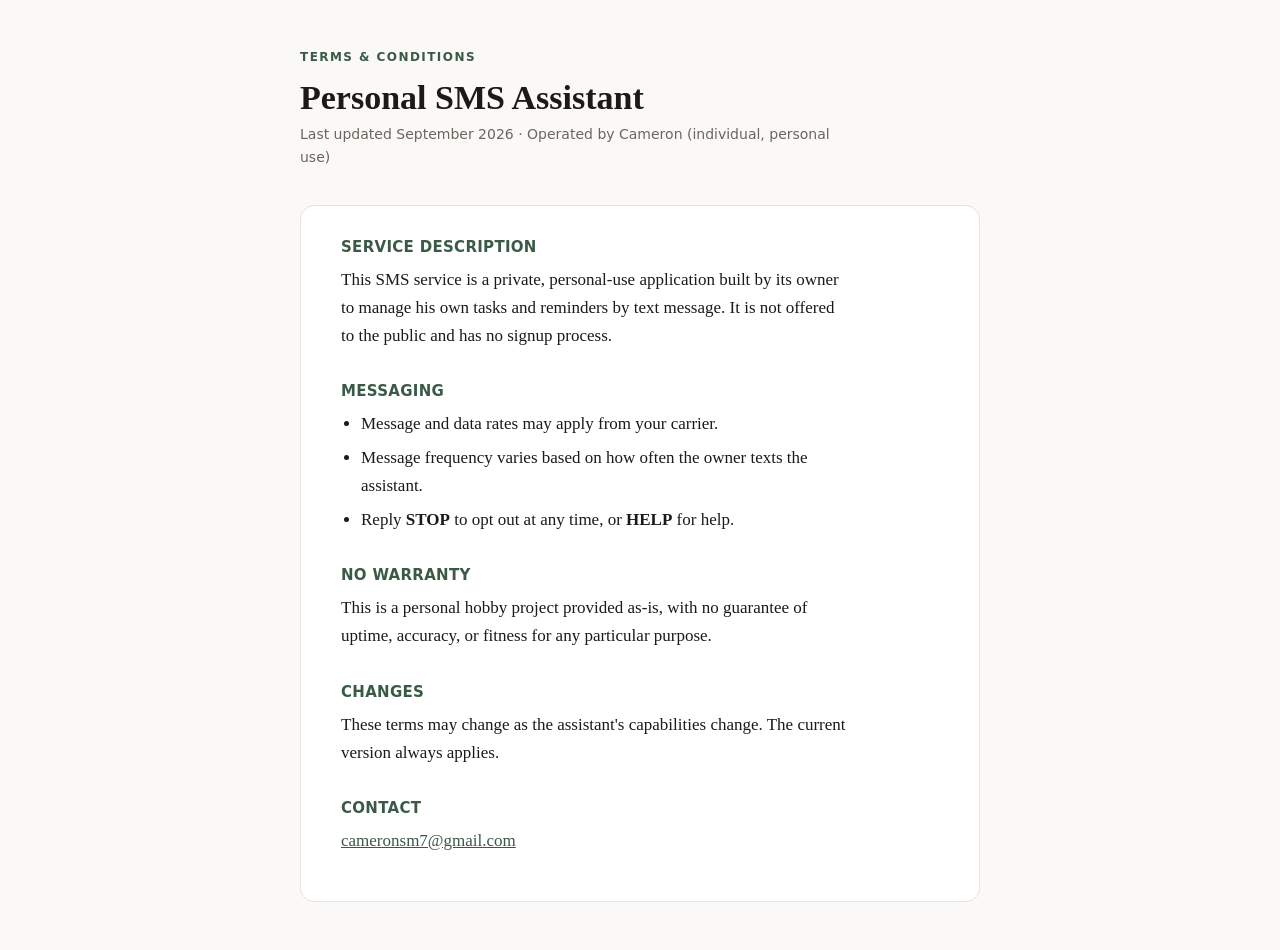
==== terms.html @ 1a49fa7b "Create terms.html" ====
<!DOCTYPE html>
<html lang="en">
<head>
<meta charset="UTF-8">
<meta name="viewport" content="width=device-width, initial-scale=1.0">
<title>Terms &amp; Conditions — Personal SMS Assistant</title>
<style>
:root{
  --bg:#faf9f7; --surface:#ffffff; --text:#1c1a17; --muted:#6b655c;
  --border:#e7e2da; --accent:#3a5a45; --accent-soft:#e8efe9;
}
@media (prefers-color-scheme: dark){
  :root{
    --bg:#17161a; --surface:#1f1e23; --text:#eeece7; --muted:#a7a29a;
    --border:#33313a; --accent:#8fc9a3; --accent-soft:#22302a;
  }
}
*{box-sizing:border-box;}
body{
  margin:0; background:var(--bg); color:var(--text);
  font-family:Georgia, "Times New Roman", serif;
  padding:48px 20px;
}
.page{max-width:680px; margin:0 auto;}
.eyebrow{
  font-family:system-ui, sans-serif; font-size:12px; letter-spacing:.12em;
  text-transform:uppercase; color:var(--accent); font-weight:600; margin:0 0 10px;
}
h1{font-size:34px; line-height:1.15; margin:0 0 6px;}
.meta{font-family:system-ui, sans-serif; color:var(--muted); font-size:14px; margin:0 0 36px;}
.card{
  background:var(--surface); border:1px solid var(--border); border-radius:14px;
  padding:32px clamp(20px,4vw,40px);
}
h2{
  font-family:system-ui, sans-serif; font-size:15px; letter-spacing:.02em;
  text-transform:uppercase; color:var(--accent); margin:32px 0 10px; font-weight:600;
}
h2:first-of-type{margin-top:0;}
p{font-size:17px; line-height:1.65; max-width:60ch; margin:0 0 14px; color:var(--text);}
ul{font-size:17px; line-height:1.65; max-width:60ch; padding-left:20px; margin:0 0 14px;}
li{margin-bottom:6px;}
a{color:var(--accent);}
</style>
</head>
<body>
<div class="page">
  <p class="eyebrow">Terms &amp; Conditions</p>
  <h1>Personal SMS Assistant</h1>
  <p class="meta">Last updated September 2026 &middot; Operated by Cameron (individual, personal use)</p>
  <div class="card">
    <h2>Service description</h2>
    <p>This SMS service is a private, personal-use application built by its owner to manage his own tasks and reminders by text message. It is not offered to the public and has no signup process.</p>

    <h2>Messaging</h2>
    <ul>
      <li>Message and data rates may apply from your carrier.</li>
      <li>Message frequency varies based on how often the owner texts the assistant.</li>
      <li>Reply <strong>STOP</strong> to opt out at any time, or <strong>HELP</strong> for help.</li>
    </ul>

    <h2>No warranty</h2>
    <p>This is a personal hobby project provided as-is, with no guarantee of uptime, accuracy, or fitness for any particular purpose.</p>

    <h2>Changes</h2>
    <p>These terms may change as the assistant's capabilities change. The current version always applies.</p>

    <h2>Contact</h2>
    <p><a href="mailto:cameronsm7@gmail.com">cameronsm7@gmail.com</a></p>
  </div>
</div>
</body>
</html>
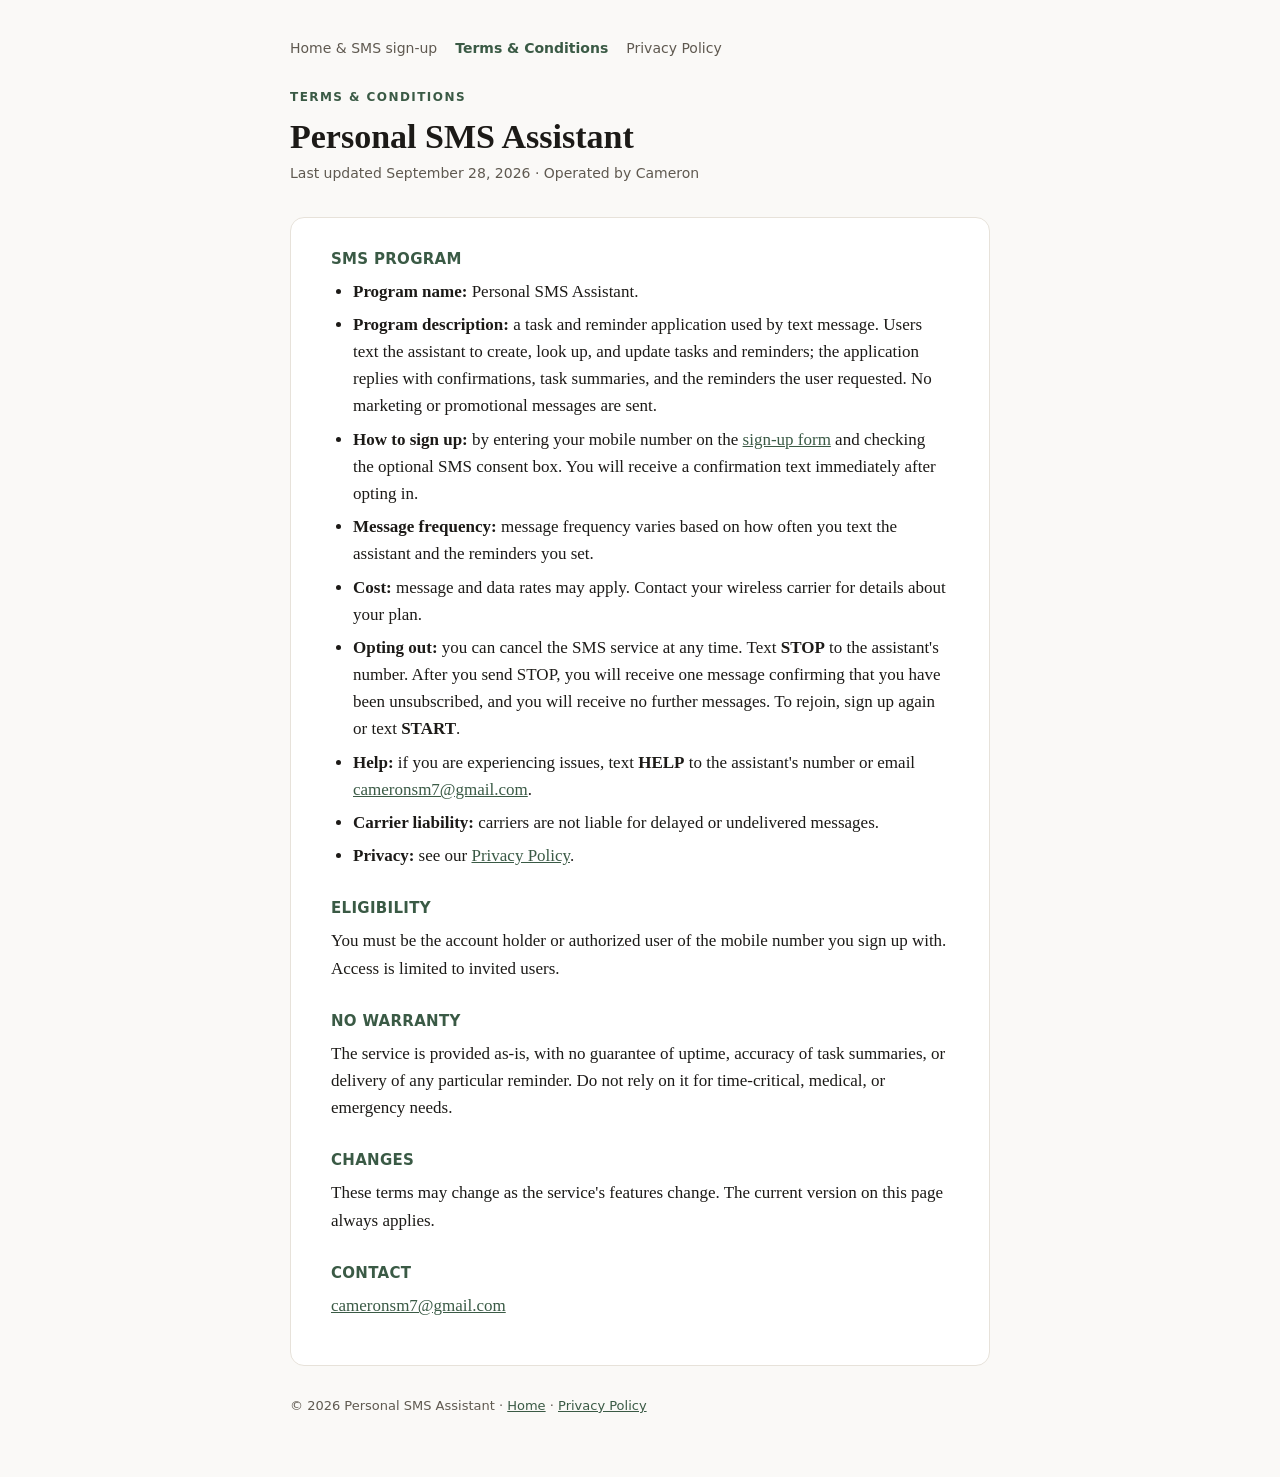
==== commit a312dee2: "Add public SMS opt-in form and A2P-compliant terms/privacy Rebuild the site for the Twilio A2P 10DLC" ====
--- a/terms.html
+++ b/terms.html
@@ -4,70 +4,48 @@
 <meta charset="UTF-8">
 <meta name="viewport" content="width=device-width, initial-scale=1.0">
 <title>Terms &amp; Conditions — Personal SMS Assistant</title>
-<style>
-:root{
-  --bg:#faf9f7; --surface:#ffffff; --text:#1c1a17; --muted:#6b655c;
-  --border:#e7e2da; --accent:#3a5a45; --accent-soft:#e8efe9;
-}
-@media (prefers-color-scheme: dark){
-  :root{
-    --bg:#17161a; --surface:#1f1e23; --text:#eeece7; --muted:#a7a29a;
-    --border:#33313a; --accent:#8fc9a3; --accent-soft:#22302a;
-  }
-}
-*{box-sizing:border-box;}
-body{
-  margin:0; background:var(--bg); color:var(--text);
-  font-family:Georgia, "Times New Roman", serif;
-  padding:48px 20px;
-}
-.page{max-width:680px; margin:0 auto;}
-.eyebrow{
-  font-family:system-ui, sans-serif; font-size:12px; letter-spacing:.12em;
-  text-transform:uppercase; color:var(--accent); font-weight:600; margin:0 0 10px;
-}
-h1{font-size:34px; line-height:1.15; margin:0 0 6px;}
-.meta{font-family:system-ui, sans-serif; color:var(--muted); font-size:14px; margin:0 0 36px;}
-.card{
-  background:var(--surface); border:1px solid var(--border); border-radius:14px;
-  padding:32px clamp(20px,4vw,40px);
-}
-h2{
-  font-family:system-ui, sans-serif; font-size:15px; letter-spacing:.02em;
-  text-transform:uppercase; color:var(--accent); margin:32px 0 10px; font-weight:600;
-}
-h2:first-of-type{margin-top:0;}
-p{font-size:17px; line-height:1.65; max-width:60ch; margin:0 0 14px; color:var(--text);}
-ul{font-size:17px; line-height:1.65; max-width:60ch; padding-left:20px; margin:0 0 14px;}
-li{margin-bottom:6px;}
-a{color:var(--accent);}
-</style>
+<link rel="stylesheet" href="style.css">
 </head>
 <body>
 <div class="page">
+  <nav>
+    <a href="./">Home &amp; SMS sign-up</a>
+    <a href="terms.html" aria-current="page">Terms &amp; Conditions</a>
+    <a href="privacy.html">Privacy Policy</a>
+  </nav>
+
   <p class="eyebrow">Terms &amp; Conditions</p>
   <h1>Personal SMS Assistant</h1>
-  <p class="meta">Last updated September 2026 &middot; Operated by Cameron (individual, personal use)</p>
+  <p class="meta">Last updated September 28, 2026 &middot; Operated by Cameron</p>
+
   <div class="card">
-    <h2>Service description</h2>
-    <p>This SMS service is a private, personal-use application built by its owner to manage his own tasks and reminders by text message. It is not offered to the public and has no signup process.</p>
-
-    <h2>Messaging</h2>
+    <h2>SMS program</h2>
     <ul>
-      <li>Message and data rates may apply from your carrier.</li>
-      <li>Message frequency varies based on how often the owner texts the assistant.</li>
-      <li>Reply <strong>STOP</strong> to opt out at any time, or <strong>HELP</strong> for help.</li>
+      <li><strong>Program name:</strong> Personal SMS Assistant.</li>
+      <li><strong>Program description:</strong> a task and reminder application used by text message. Users text the assistant to create, look up, and update tasks and reminders; the application replies with confirmations, task summaries, and the reminders the user requested. No marketing or promotional messages are sent.</li>
+      <li><strong>How to sign up:</strong> by entering your mobile number on the <a href="./#sign-up">sign-up form</a> and checking the optional SMS consent box. You will receive a confirmation text immediately after opting in.</li>
+      <li><strong>Message frequency:</strong> message frequency varies based on how often you text the assistant and the reminders you set.</li>
+      <li><strong>Cost:</strong> message and data rates may apply. Contact your wireless carrier for details about your plan.</li>
+      <li><strong>Opting out:</strong> you can cancel the SMS service at any time. Text <strong>STOP</strong> to the assistant's number. After you send STOP, you will receive one message confirming that you have been unsubscribed, and you will receive no further messages. To rejoin, sign up again or text <strong>START</strong>.</li>
+      <li><strong>Help:</strong> if you are experiencing issues, text <strong>HELP</strong> to the assistant's number or email <a href="mailto:cameronsm7@gmail.com">cameronsm7@gmail.com</a>.</li>
+      <li><strong>Carrier liability:</strong> carriers are not liable for delayed or undelivered messages.</li>
+      <li><strong>Privacy:</strong> see our <a href="privacy.html">Privacy Policy</a>.</li>
     </ul>
 
+    <h2>Eligibility</h2>
+    <p>You must be the account holder or authorized user of the mobile number you sign up with. Access is limited to invited users.</p>
+
     <h2>No warranty</h2>
-    <p>This is a personal hobby project provided as-is, with no guarantee of uptime, accuracy, or fitness for any particular purpose.</p>
+    <p>The service is provided as-is, with no guarantee of uptime, accuracy of task summaries, or delivery of any particular reminder. Do not rely on it for time-critical, medical, or emergency needs.</p>
 
     <h2>Changes</h2>
-    <p>These terms may change as the assistant's capabilities change. The current version always applies.</p>
+    <p>These terms may change as the service's features change. The current version on this page always applies.</p>
 
     <h2>Contact</h2>
     <p><a href="mailto:cameronsm7@gmail.com">cameronsm7@gmail.com</a></p>
   </div>
+
+  <footer>&copy; 2026 Personal SMS Assistant &middot; <a href="./">Home</a> &middot; <a href="privacy.html">Privacy Policy</a></footer>
 </div>
 </body>
 </html>
--- a/style.css
+++ b/style.css
@@ -0,0 +1,65 @@
+:root{
+  --bg:#faf9f7; --surface:#ffffff; --text:#1c1a17; --muted:#5f5950;
+  --border:#e7e2da; --accent:#3a5a45; --accent-soft:#e8efe9;
+}
+@media (prefers-color-scheme: dark){
+  :root{
+    --bg:#17161a; --surface:#1f1e23; --text:#eeece7; --muted:#a7a29a;
+    --border:#33313a; --accent:#8fc9a3; --accent-soft:#22302a;
+  }
+}
+*{box-sizing:border-box;}
+body{
+  margin:0; background:var(--bg); color:var(--text);
+  font-family:Georgia, "Times New Roman", serif;
+  padding:40px 16px 64px;
+}
+.page{max-width:700px; margin:0 auto;}
+nav{
+  font-family:system-ui, sans-serif; font-size:14px; margin:0 0 32px;
+  display:flex; flex-wrap:wrap; gap:6px 18px;
+}
+nav a{color:var(--muted); text-decoration:none;}
+nav a[aria-current="page"]{color:var(--accent); font-weight:600;}
+.eyebrow{
+  font-family:system-ui, sans-serif; font-size:12px; letter-spacing:.12em;
+  text-transform:uppercase; color:var(--accent); font-weight:600; margin:0 0 10px;
+}
+h1{font-size:34px; line-height:1.15; margin:0 0 6px;}
+.meta{font-family:system-ui, sans-serif; color:var(--muted); font-size:14px; margin:0 0 32px;}
+.card{
+  background:var(--surface); border:1px solid var(--border); border-radius:14px;
+  padding:32px clamp(18px,4vw,40px); margin:0 0 24px;
+}
+h2{
+  font-family:system-ui, sans-serif; font-size:15px; letter-spacing:.02em;
+  text-transform:uppercase; color:var(--accent); margin:30px 0 10px; font-weight:600;
+}
+.card > h2:first-child{margin-top:0;}
+p, li{font-size:17px; line-height:1.6;}
+p{margin:0 0 14px;}
+ul{padding-left:22px; margin:0 0 14px;}
+li{margin-bottom:6px;}
+a{color:var(--accent);}
+.note{
+  font-family:system-ui, sans-serif; font-size:14px; color:var(--muted);
+  background:var(--accent-soft); border-radius:10px; padding:12px 16px; margin:20px 0 0;
+}
+form{font-family:system-ui, sans-serif;}
+label.field{display:block; font-size:15px; font-weight:600; margin:0 0 6px;}
+input[type=text], input[type=tel]{
+  width:100%; font:inherit; font-size:16px; padding:10px 12px; margin:0 0 18px;
+  border:1px solid var(--border); border-radius:8px; background:var(--bg); color:var(--text);
+}
+.consent{
+  display:flex; gap:12px; align-items:flex-start; margin:4px 0 20px;
+  padding:14px 16px; border:1px solid var(--border); border-radius:10px;
+}
+.consent input{margin-top:4px; width:18px; height:18px; flex:none;}
+.consent span{font-size:14px; line-height:1.55;}
+button{
+  font:inherit; font-size:16px; font-weight:600; padding:11px 22px; border:0; border-radius:8px;
+  background:var(--accent); color:var(--bg); cursor:pointer;
+}
+.fine{font-size:13px; line-height:1.55; color:var(--muted); margin:16px 0 0;}
+footer{font-family:system-ui, sans-serif; font-size:13px; color:var(--muted); margin-top:32px;}
